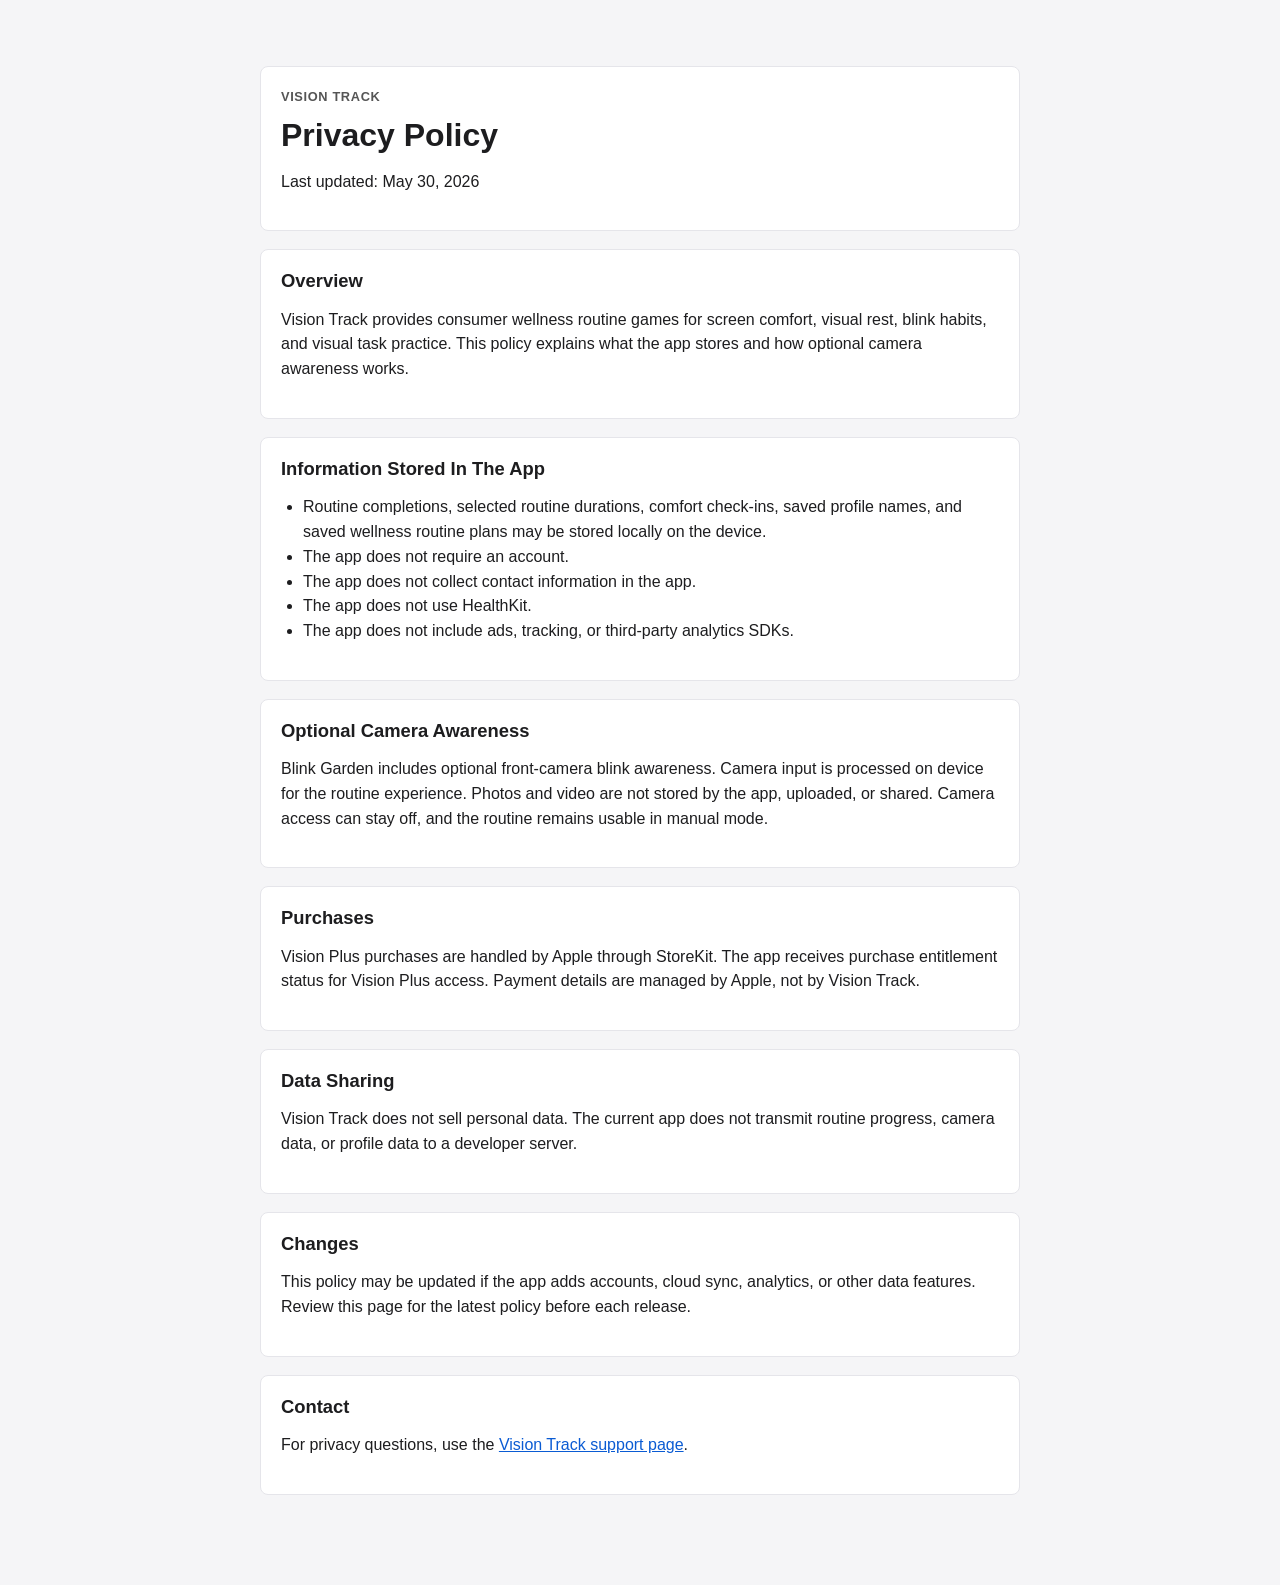
==== privacy.html @ 300a29c4 "Publish Vision Track review pages" ====
<!doctype html>
<html lang="en">
<head>
  <meta charset="utf-8">
  <meta name="viewport" content="width=device-width, initial-scale=1">
  <title>Vision Track Privacy Policy</title>
  <link rel="stylesheet" href="styles.css">
</head>
<body>
<main>
  <header>
    <p class="eyebrow">Vision Track</p>
    <h1>Privacy Policy</h1>
    <p>Last updated: May 30, 2026</p>
  </header>

  <section>
    <h2>Overview</h2>
    <p>Vision Track provides consumer wellness routine games for screen comfort, visual rest, blink habits, and visual task practice. This policy explains what the app stores and how optional camera awareness works.</p>
  </section>

  <section>
    <h2>Information Stored In The App</h2>
    <ul>
      <li>Routine completions, selected routine durations, comfort check-ins, saved profile names, and saved wellness routine plans may be stored locally on the device.</li>
      <li>The app does not require an account.</li>
      <li>The app does not collect contact information in the app.</li>
      <li>The app does not use HealthKit.</li>
      <li>The app does not include ads, tracking, or third-party analytics SDKs.</li>
    </ul>
  </section>

  <section>
    <h2>Optional Camera Awareness</h2>
    <p>Blink Garden includes optional front-camera blink awareness. Camera input is processed on device for the routine experience. Photos and video are not stored by the app, uploaded, or shared. Camera access can stay off, and the routine remains usable in manual mode.</p>
  </section>

  <section>
    <h2>Purchases</h2>
    <p>Vision Plus purchases are handled by Apple through StoreKit. The app receives purchase entitlement status for Vision Plus access. Payment details are managed by Apple, not by Vision Track.</p>
  </section>

  <section>
    <h2>Data Sharing</h2>
    <p>Vision Track does not sell personal data. The current app does not transmit routine progress, camera data, or profile data to a developer server.</p>
  </section>

  <section>
    <h2>Changes</h2>
    <p>This policy may be updated if the app adds accounts, cloud sync, analytics, or other data features. Review this page for the latest policy before each release.</p>
  </section>

  <section>
    <h2>Contact</h2>
    <p>For privacy questions, use the <a href="support.html">Vision Track support page</a>.</p>
  </section>
</main>
</body>
</html>
---- styles.css ----
body {
  background: #f5f5f7;
  color: #1d1d1f;
  font-family: -apple-system, BlinkMacSystemFont, "Segoe UI", sans-serif;
  line-height: 1.55;
  margin: 0;
}

main {
  margin: 0 auto;
  max-width: 760px;
  padding: 48px 22px 72px;
}

header,
section {
  background: #fff;
  border: 1px solid #e5e5ea;
  border-radius: 8px;
  margin: 18px 0;
  padding: 20px;
}

h1,
h2 {
  line-height: 1.15;
}

h1 {
  font-size: 2rem;
  margin: 0 0 8px;
}

h2 {
  font-size: 1.15rem;
  margin-top: 0;
}

a {
  color: #0a5bd3;
}

ul {
  padding-left: 22px;
}

.eyebrow {
  color: #555;
  font-size: .8rem;
  font-weight: 700;
  letter-spacing: .05em;
  margin: 0 0 10px;
  text-transform: uppercase;
}

.link-list {
  list-style: none;
  padding-left: 0;
}

.link-list li {
  margin: 10px 0;
}
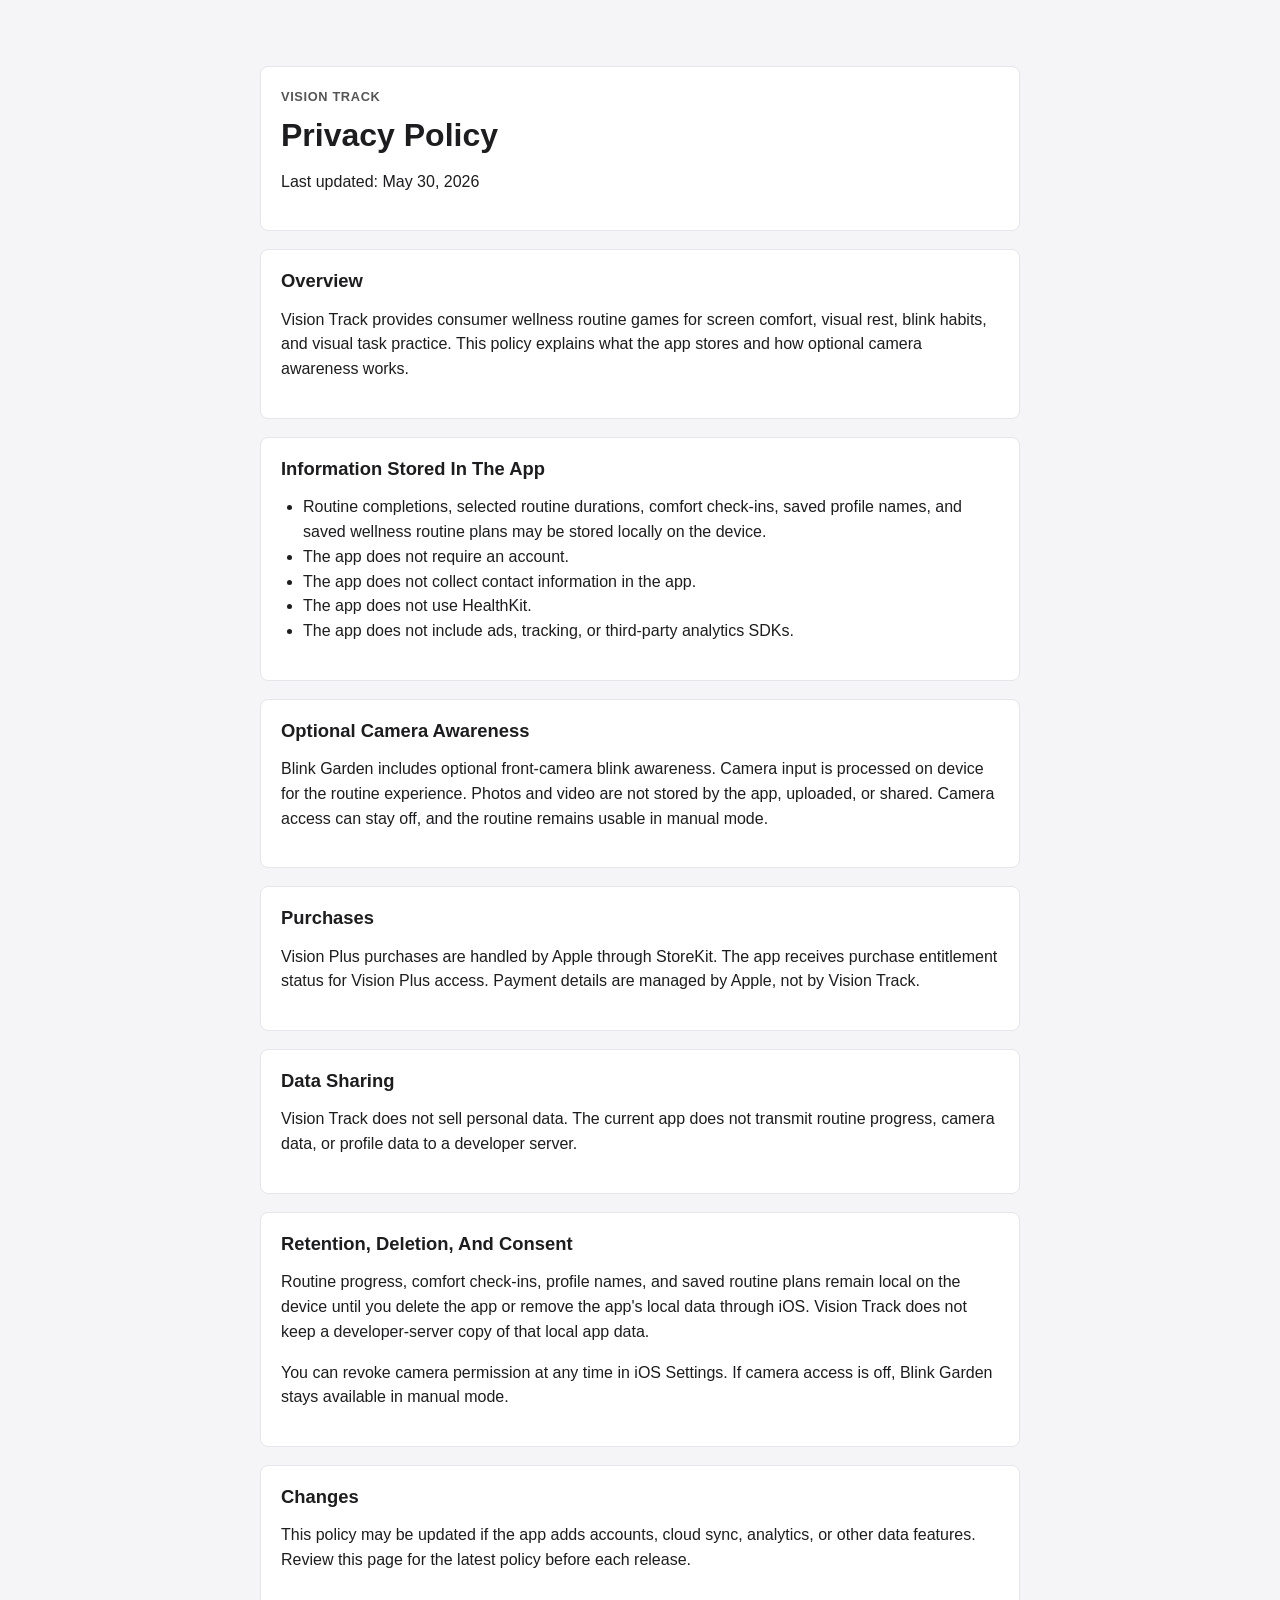
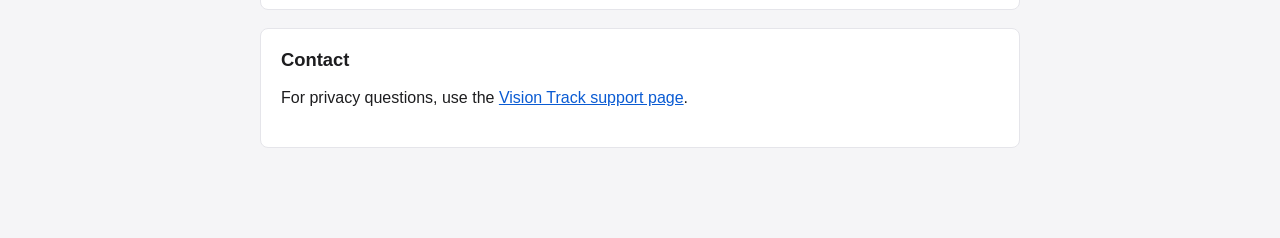
==== commit de04e4e1: "Clarify privacy retention and consent" ====
--- a/privacy.html
+++ b/privacy.html
@@ -46,6 +46,12 @@
   </section>
 
   <section>
+    <h2>Retention, Deletion, And Consent</h2>
+    <p>Routine progress, comfort check-ins, profile names, and saved routine plans remain local on the device until you delete the app or remove the app's local data through iOS. Vision Track does not keep a developer-server copy of that local app data.</p>
+    <p>You can revoke camera permission at any time in iOS Settings. If camera access is off, Blink Garden stays available in manual mode.</p>
+  </section>
+
+  <section>
     <h2>Changes</h2>
     <p>This policy may be updated if the app adds accounts, cloud sync, analytics, or other data features. Review this page for the latest policy before each release.</p>
   </section>
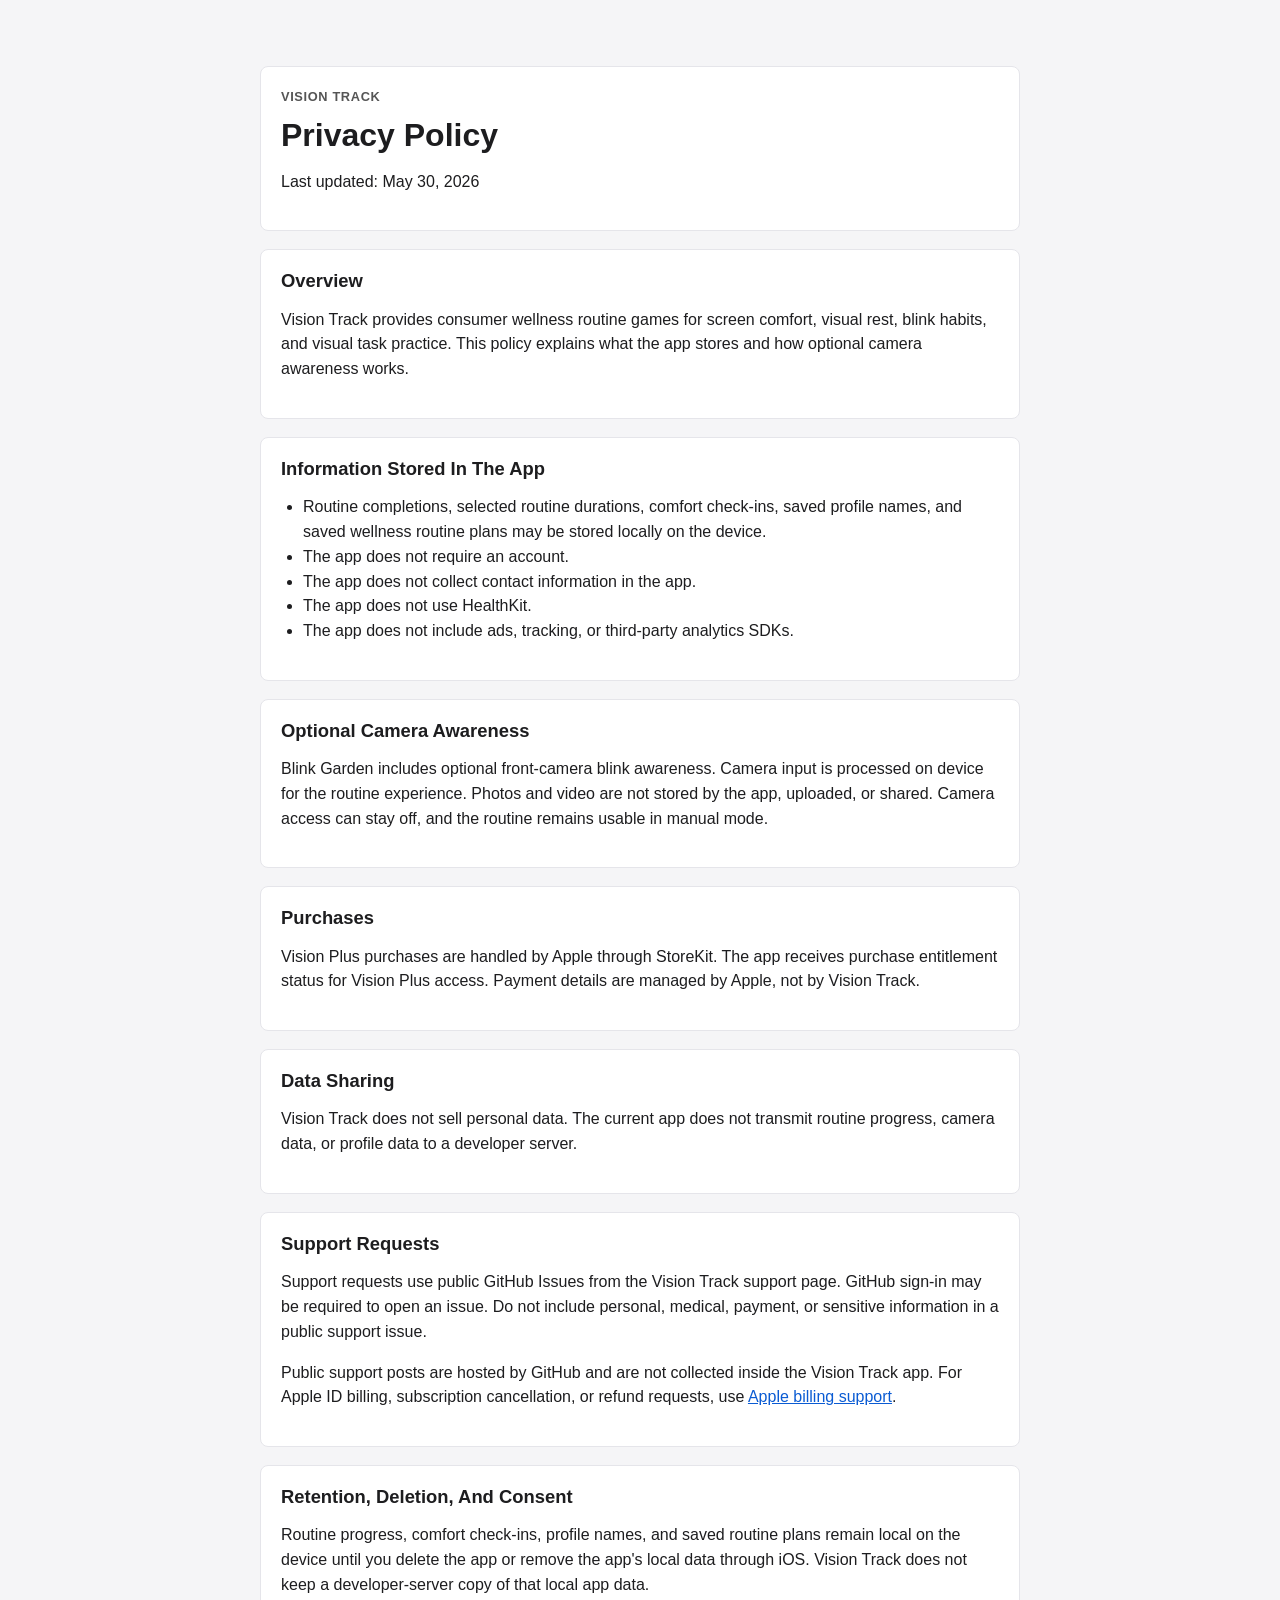
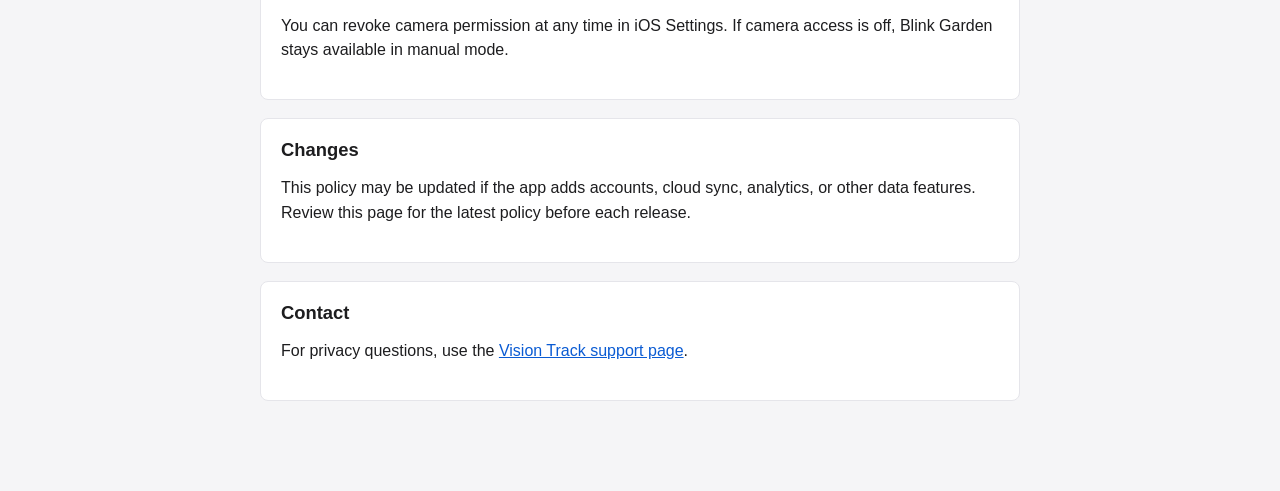
==== commit 60ec4a16: "Clarify public support privacy" ====
--- a/privacy.html
+++ b/privacy.html
@@ -46,6 +46,12 @@
   </section>
 
   <section>
+    <h2>Support Requests</h2>
+    <p>Support requests use public GitHub Issues from the Vision Track support page. GitHub sign-in may be required to open an issue. Do not include personal, medical, payment, or sensitive information in a public support issue.</p>
+    <p>Public support posts are hosted by GitHub and are not collected inside the Vision Track app. For Apple ID billing, subscription cancellation, or refund requests, use <a href="https://support.apple.com/billing">Apple billing support</a>.</p>
+  </section>
+
+  <section>
     <h2>Retention, Deletion, And Consent</h2>
     <p>Routine progress, comfort check-ins, profile names, and saved routine plans remain local on the device until you delete the app or remove the app's local data through iOS. Vision Track does not keep a developer-server copy of that local app data.</p>
     <p>You can revoke camera permission at any time in iOS Settings. If camera access is off, Blink Garden stays available in manual mode.</p>
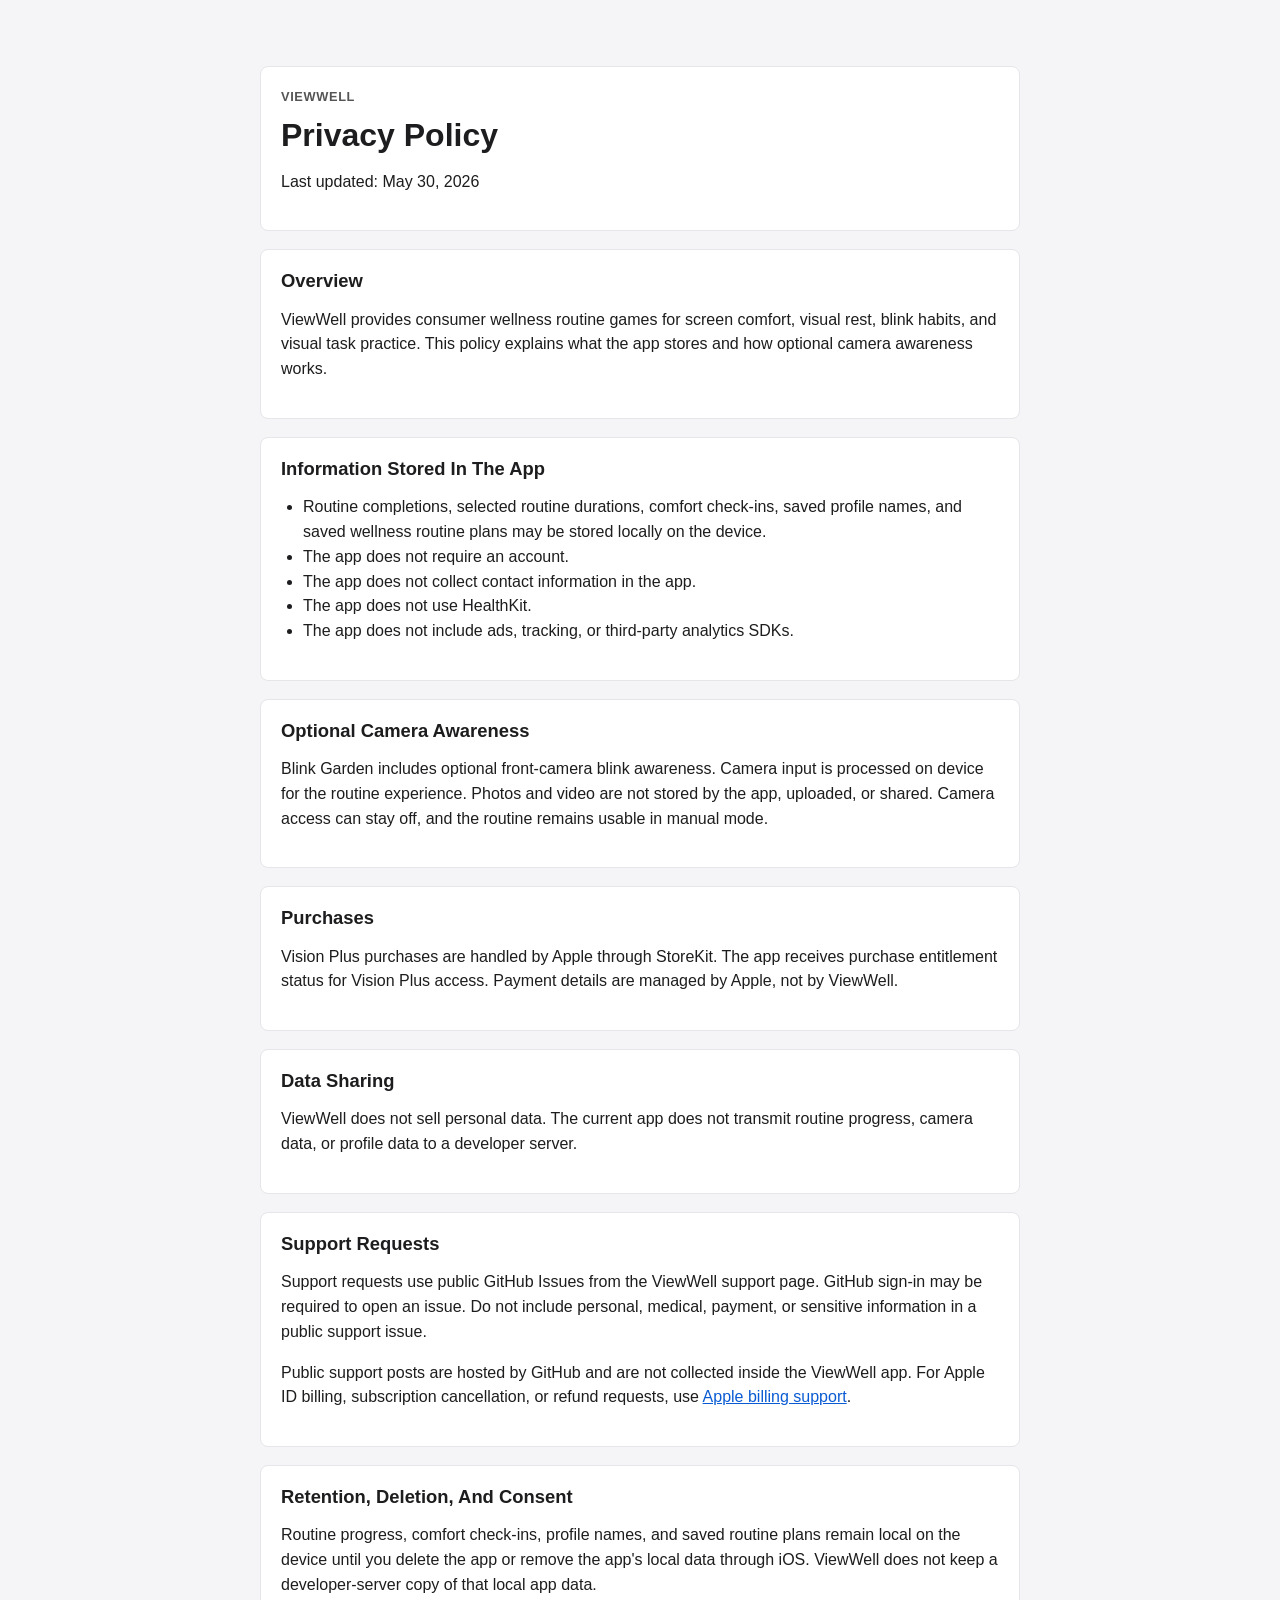
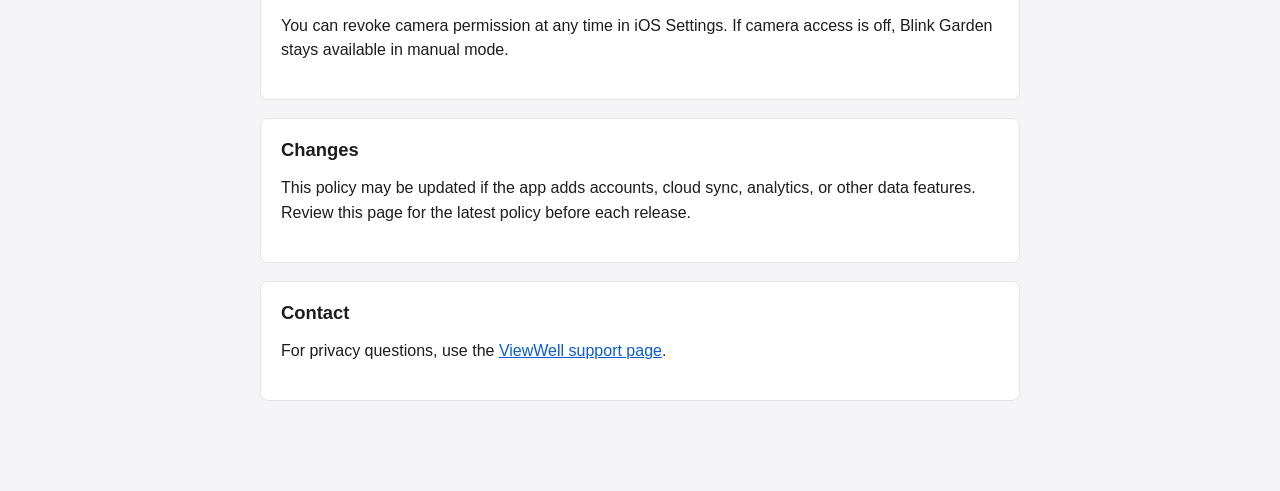
==== commit e107fb3a: "Rename public support pages to ViewWell" ====
--- a/privacy.html
+++ b/privacy.html
@@ -3,20 +3,20 @@
 <head>
   <meta charset="utf-8">
   <meta name="viewport" content="width=device-width, initial-scale=1">
-  <title>Vision Track Privacy Policy</title>
+  <title>ViewWell Privacy Policy</title>
   <link rel="stylesheet" href="styles.css">
 </head>
 <body>
 <main>
   <header>
-    <p class="eyebrow">Vision Track</p>
+    <p class="eyebrow">ViewWell</p>
     <h1>Privacy Policy</h1>
     <p>Last updated: May 30, 2026</p>
   </header>
 
   <section>
     <h2>Overview</h2>
-    <p>Vision Track provides consumer wellness routine games for screen comfort, visual rest, blink habits, and visual task practice. This policy explains what the app stores and how optional camera awareness works.</p>
+    <p>ViewWell provides consumer wellness routine games for screen comfort, visual rest, blink habits, and visual task practice. This policy explains what the app stores and how optional camera awareness works.</p>
   </section>
 
   <section>
@@ -37,23 +37,23 @@
 
   <section>
     <h2>Purchases</h2>
-    <p>Vision Plus purchases are handled by Apple through StoreKit. The app receives purchase entitlement status for Vision Plus access. Payment details are managed by Apple, not by Vision Track.</p>
+    <p>Vision Plus purchases are handled by Apple through StoreKit. The app receives purchase entitlement status for Vision Plus access. Payment details are managed by Apple, not by ViewWell.</p>
   </section>
 
   <section>
     <h2>Data Sharing</h2>
-    <p>Vision Track does not sell personal data. The current app does not transmit routine progress, camera data, or profile data to a developer server.</p>
+    <p>ViewWell does not sell personal data. The current app does not transmit routine progress, camera data, or profile data to a developer server.</p>
   </section>
 
   <section>
     <h2>Support Requests</h2>
-    <p>Support requests use public GitHub Issues from the Vision Track support page. GitHub sign-in may be required to open an issue. Do not include personal, medical, payment, or sensitive information in a public support issue.</p>
-    <p>Public support posts are hosted by GitHub and are not collected inside the Vision Track app. For Apple ID billing, subscription cancellation, or refund requests, use <a href="https://support.apple.com/billing">Apple billing support</a>.</p>
+    <p>Support requests use public GitHub Issues from the ViewWell support page. GitHub sign-in may be required to open an issue. Do not include personal, medical, payment, or sensitive information in a public support issue.</p>
+    <p>Public support posts are hosted by GitHub and are not collected inside the ViewWell app. For Apple ID billing, subscription cancellation, or refund requests, use <a href="https://support.apple.com/billing">Apple billing support</a>.</p>
   </section>
 
   <section>
     <h2>Retention, Deletion, And Consent</h2>
-    <p>Routine progress, comfort check-ins, profile names, and saved routine plans remain local on the device until you delete the app or remove the app's local data through iOS. Vision Track does not keep a developer-server copy of that local app data.</p>
+    <p>Routine progress, comfort check-ins, profile names, and saved routine plans remain local on the device until you delete the app or remove the app's local data through iOS. ViewWell does not keep a developer-server copy of that local app data.</p>
     <p>You can revoke camera permission at any time in iOS Settings. If camera access is off, Blink Garden stays available in manual mode.</p>
   </section>
 
@@ -64,7 +64,7 @@
 
   <section>
     <h2>Contact</h2>
-    <p>For privacy questions, use the <a href="support.html">Vision Track support page</a>.</p>
+    <p>For privacy questions, use the <a href="support.html">ViewWell support page</a>.</p>
   </section>
 </main>
 </body>
